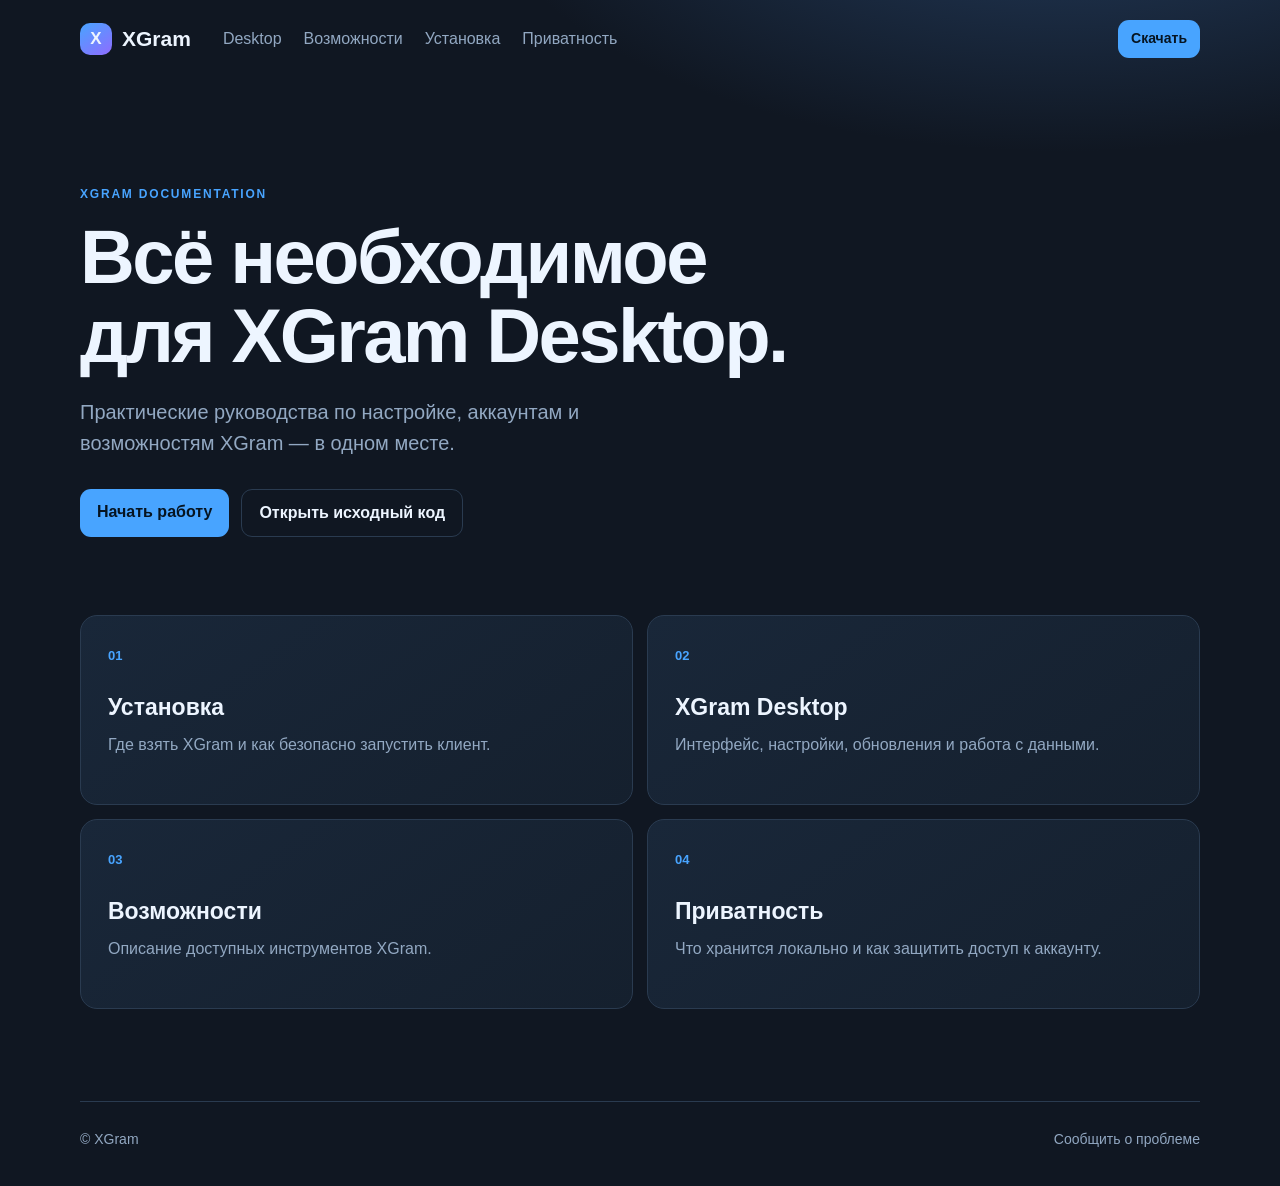
==== index.html @ c4c7d2d8 "Create XGram documentation site" ====
<!doctype html>
<html lang="ru">
<head>
  <meta charset="utf-8">
  <meta name="viewport" content="width=device-width,initial-scale=1">
  <meta name="description" content="Документация XGram Desktop">
  <title>XGram — Документация</title>
  <link rel="stylesheet" href="assets/xgram.css">
</head>
<body>
  <header class="topbar"><a class="brand" href="index.html"><span class="mark">X</span><span>XGram</span></a><nav><a href="desktop.html">Desktop</a><a href="features.html">Возможности</a><a href="installation.html">Установка</a><a href="privacy.html">Приватность</a></nav><a class="button small" href="https://github.com/youknowimhigh/XGramDesktop/releases">Скачать</a></header>
  <main>
    <section class="hero"><p class="eyebrow">XGRAM DOCUMENTATION</p><h1>Всё необходимое<br>для XGram Desktop.</h1><p class="lead">Практические руководства по настройке, аккаунтам и возможностям XGram — в одном месте.</p><div class="actions"><a class="button" href="installation.html">Начать работу</a><a class="button ghost" href="https://github.com/youknowimhigh/XGramDesktop">Открыть исходный код</a></div></section>
    <section class="grid">
      <a class="card" href="installation.html"><span>01</span><h2>Установка</h2><p>Где взять XGram и как безопасно запустить клиент.</p></a>
      <a class="card" href="desktop.html"><span>02</span><h2>XGram Desktop</h2><p>Интерфейс, настройки, обновления и работа с данными.</p></a>
      <a class="card" href="features.html"><span>03</span><h2>Возможности</h2><p>Описание доступных инструментов XGram.</p></a>
      <a class="card" href="privacy.html"><span>04</span><h2>Приватность</h2><p>Что хранится локально и как защитить доступ к аккаунту.</p></a>
    </section>
  </main>
  <footer><span>© XGram</span><a href="https://github.com/youknowimhigh/XGramDesktop/issues">Сообщить о проблеме</a></footer>
</body>
</html>
---- assets/xgram.css ----
:root{--bg:#101722;--panel:#182332;--line:#2a3b50;--text:#edf5ff;--muted:#92a8c2;--accent:#48a4ff;--accent2:#8f6cff}*{box-sizing:border-box}body{margin:0;background:radial-gradient(850px 420px at 83% -12%,#253f62 0%,transparent 70%),var(--bg);color:var(--text);font:16px/1.55 Inter,Segoe UI,Arial,sans-serif}.topbar,main,footer{width:min(1120px,calc(100% - 42px));margin:auto}.topbar{height:78px;display:flex;align-items:center;gap:32px}.brand{display:flex;align-items:center;gap:10px;color:var(--text);text-decoration:none;font-size:21px;font-weight:750}.mark{display:grid;place-items:center;width:32px;height:32px;border-radius:10px;background:linear-gradient(145deg,var(--accent),var(--accent2));font-size:17px;font-weight:900}.topbar nav{display:flex;gap:22px;flex:1}.topbar nav a,footer a{color:var(--muted);text-decoration:none}.topbar nav a:hover,footer a:hover{color:var(--text)}.hero{padding:95px 0 78px;max-width:760px}.eyebrow{color:var(--accent);font-size:12px;letter-spacing:1.8px;font-weight:800}.hero h1{font-size:clamp(42px,7vw,76px);line-height:1.04;letter-spacing:-2.6px;margin:13px 0 22px}.lead{max-width:610px;color:var(--muted);font-size:20px}.actions{display:flex;flex-wrap:wrap;gap:12px;margin-top:30px}.button{display:inline-block;border-radius:11px;padding:11px 17px;background:var(--accent);color:#061421;text-decoration:none;font-weight:750}.button.ghost{background:transparent;border:1px solid var(--line);color:var(--text)}.button.small{padding:8px 13px;font-size:14px}.grid{display:grid;grid-template-columns:repeat(2,1fr);gap:14px;padding-bottom:92px}.card{display:block;min-height:190px;padding:27px;border:1px solid var(--line);border-radius:17px;background:linear-gradient(145deg,#192739,#15202e);color:var(--text);text-decoration:none;transition:.18s transform,.18s border}.card:hover{transform:translateY(-3px);border-color:#47709a}.card span{color:var(--accent);font-size:13px;font-weight:800}.card h2{margin:22px 0 7px;font-size:23px}.card p{margin:0;color:var(--muted)}footer{border-top:1px solid var(--line);padding:27px 0 35px;display:flex;justify-content:space-between;color:var(--muted);font-size:14px}.page{max-width:780px;padding:66px 0 100px}.page h1{font-size:46px;line-height:1.1;margin:0 0 18px}.page h2{margin-top:43px}.page p,.page li{color:#c1d1e1}.notice{padding:17px 20px;border-left:3px solid var(--accent);background:#18283a;border-radius:0 12px 12px 0}@media(max-width:720px){.topbar{height:auto;min-height:72px;flex-wrap:wrap;padding:16px 0;gap:16px}.topbar nav{order:3;flex-basis:100%;overflow:auto}.grid{grid-template-columns:1fr}.hero{padding-top:70px}.topbar .small{margin-left:auto}}
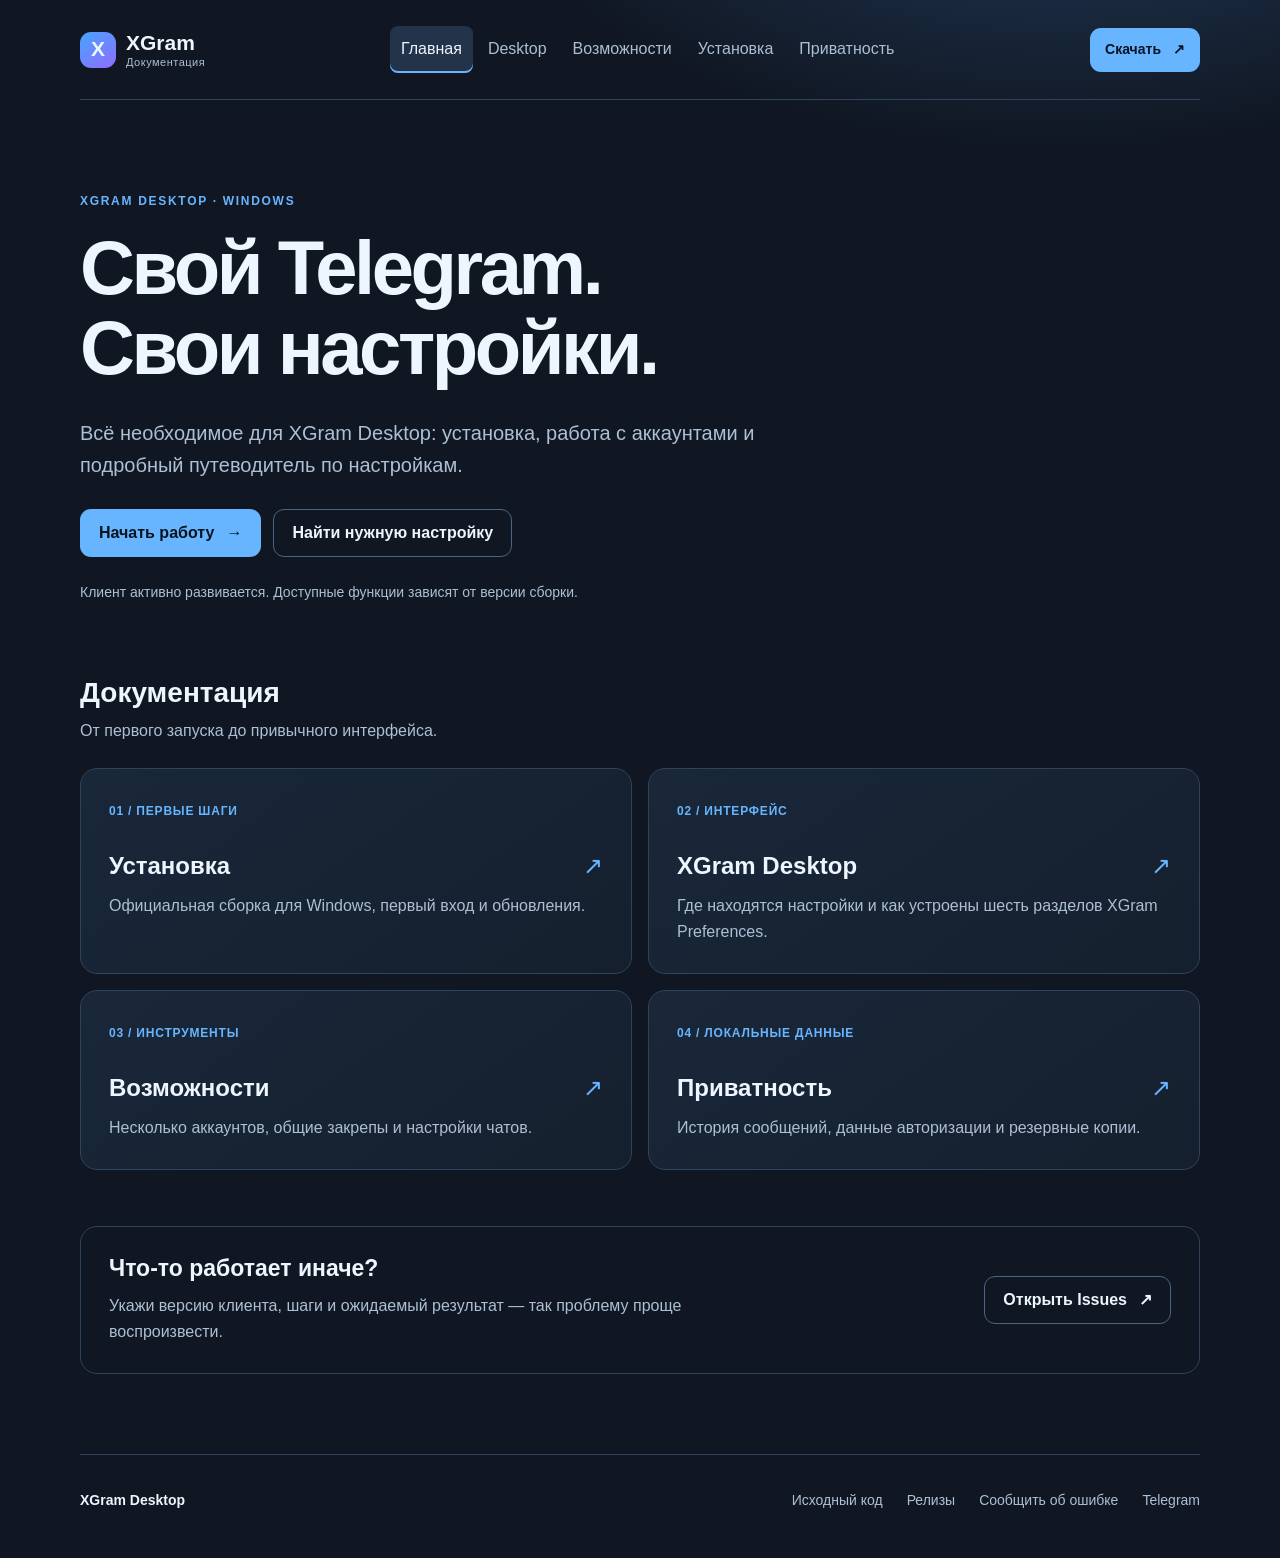
==== commit d136ecfa: "Improve documentation navigation and responsive layouts" ====
--- a/index.html
+++ b/index.html
@@ -1,23 +1,126 @@
 <!doctype html>
 <html lang="ru">
-<head>
-  <meta charset="utf-8">
-  <meta name="viewport" content="width=device-width,initial-scale=1">
-  <meta name="description" content="Документация XGram Desktop">
-  <title>XGram — Документация</title>
-  <link rel="stylesheet" href="assets/xgram.css">
-</head>
-<body>
-  <header class="topbar"><a class="brand" href="index.html"><span class="mark">X</span><span>XGram</span></a><nav><a href="desktop.html">Desktop</a><a href="features.html">Возможности</a><a href="installation.html">Установка</a><a href="privacy.html">Приватность</a></nav><a class="button small" href="https://github.com/youknowimhigh/XGramDesktop/releases">Скачать</a></header>
-  <main>
-    <section class="hero"><p class="eyebrow">XGRAM DOCUMENTATION</p><h1>Всё необходимое<br>для XGram Desktop.</h1><p class="lead">Практические руководства по настройке, аккаунтам и возможностям XGram — в одном месте.</p><div class="actions"><a class="button" href="installation.html">Начать работу</a><a class="button ghost" href="https://github.com/youknowimhigh/XGramDesktop">Открыть исходный код</a></div></section>
-    <section class="grid">
-      <a class="card" href="installation.html"><span>01</span><h2>Установка</h2><p>Где взять XGram и как безопасно запустить клиент.</p></a>
-      <a class="card" href="desktop.html"><span>02</span><h2>XGram Desktop</h2><p>Интерфейс, настройки, обновления и работа с данными.</p></a>
-      <a class="card" href="features.html"><span>03</span><h2>Возможности</h2><p>Описание доступных инструментов XGram.</p></a>
-      <a class="card" href="privacy.html"><span>04</span><h2>Приватность</h2><p>Что хранится локально и как защитить доступ к аккаунту.</p></a>
-    </section>
-  </main>
-  <footer><span>© XGram</span><a href="https://github.com/youknowimhigh/XGramDesktop/issues">Сообщить о проблеме</a></footer>
-</body>
+  <head>
+    <meta charset="utf-8" />
+    <meta name="viewport" content="width=device-width, initial-scale=1" />
+    <link rel="canonical" href="https://xgramdesktop.github.io/XGramDocs/" />
+    <title>Документация XGram Desktop</title>
+    <meta
+      name="description"
+      content="Установка XGram Desktop для Windows, возможности клиента, разделы настроек и работа с локальными данными."
+    />
+    <meta name="theme-color" content="#101722" />
+    <meta property="og:type" content="website" />
+    <meta property="og:locale" content="ru_RU" />
+    <meta property="og:site_name" content="XGram Desktop" />
+    <meta property="og:title" content="Документация XGram Desktop" />
+    <meta
+      property="og:description"
+      content="Установка XGram Desktop для Windows, возможности клиента, разделы настроек и работа с локальными данными."
+    />
+    <meta
+      property="og:url"
+      content="https://xgramdesktop.github.io/XGramDocs/"
+    />
+    <link rel="icon" type="image/svg+xml" href="assets/favicon.svg" />
+    <link rel="stylesheet" href="assets/xgram.css" />
+  </head>
+  <body>
+    <a class="skip-link" href="#content">Перейти к содержанию</a>
+    <header class="topbar">
+      <a class="brand" href="index.html"
+        ><span class="mark" aria-hidden="true">X</span
+        ><span>XGram <span class="brand-note">Документация</span></span></a
+      >
+      <nav aria-label="Основная навигация">
+        <a href="index.html" aria-current="page">Главная</a
+        ><a href="desktop.html">Desktop</a
+        ><a href="features.html">Возможности</a
+        ><a href="installation.html">Установка</a
+        ><a href="privacy.html">Приватность</a>
+      </nav>
+      <a
+        class="button small"
+        href="https://github.com/XGramDesktop/XGramDesktop/releases"
+        >Скачать <span aria-hidden="true">↗</span></a
+      >
+    </header>
+    <main id="content" tabindex="-1">
+      <section class="hero" aria-labelledby="welcome">
+        <p class="eyebrow">XGRAM DESKTOP · WINDOWS</p>
+        <h1 id="welcome">Свой Telegram.<br />Свои настройки.</h1>
+        <p class="lead">
+          Всё необходимое для XGram Desktop: установка, работа с аккаунтами и
+          подробный путеводитель по настройкам.
+        </p>
+        <div class="actions">
+          <a class="button" href="installation.html"
+            >Начать работу <span aria-hidden="true">→</span></a
+          ><a class="button ghost" href="desktop.html#preferences"
+            >Найти нужную настройку</a
+          >
+        </div>
+        <p class="hero-note">
+          Клиент активно развивается. Доступные функции зависят от версии
+          сборки.
+        </p>
+      </section>
+      <section class="guides" aria-labelledby="guides-title">
+        <div class="section-heading">
+          <h2 id="guides-title">Документация</h2>
+          <p>От первого запуска до привычного интерфейса.</p>
+        </div>
+        <div class="grid">
+          <a class="card" href="installation.html"
+            ><span class="card-number">01 / ПЕРВЫЕ ШАГИ</span>
+            <h3>Установка <span aria-hidden="true">↗</span></h3>
+            <p>Официальная сборка для Windows, первый вход и обновления.</p></a
+          >
+          <a class="card" href="desktop.html"
+            ><span class="card-number">02 / ИНТЕРФЕЙС</span>
+            <h3>XGram Desktop <span aria-hidden="true">↗</span></h3>
+            <p>
+              Где находятся настройки и как устроены шесть разделов XGram
+              Preferences.
+            </p></a
+          >
+          <a class="card" href="features.html"
+            ><span class="card-number">03 / ИНСТРУМЕНТЫ</span>
+            <h3>Возможности <span aria-hidden="true">↗</span></h3>
+            <p>Несколько аккаунтов, общие закрепы и настройки чатов.</p></a
+          >
+          <a class="card" href="privacy.html"
+            ><span class="card-number">04 / ЛОКАЛЬНЫЕ ДАННЫЕ</span>
+            <h3>Приватность <span aria-hidden="true">↗</span></h3>
+            <p>История сообщений, данные авторизации и резервные копии.</p></a
+          >
+        </div>
+      </section>
+      <section class="help-panel" aria-labelledby="help-title">
+        <div>
+          <h2 id="help-title">Что-то работает иначе?</h2>
+          <p>
+            Укажи версию клиента, шаги и ожидаемый результат — так проблему
+            проще воспроизвести.
+          </p>
+        </div>
+        <a
+          class="button ghost"
+          href="https://github.com/XGramDesktop/XGramDesktop/issues"
+          >Открыть Issues <span aria-hidden="true">↗</span></a
+        >
+      </section>
+    </main>
+    <footer>
+      <a class="footer-brand" href="index.html">XGram Desktop</a>
+      <nav aria-label="Полезные ссылки">
+        <a href="https://github.com/XGramDesktop/XGramDesktop">Исходный код</a
+        ><a href="https://github.com/XGramDesktop/XGramDesktop/releases"
+          >Релизы</a
+        ><a href="https://github.com/XGramDesktop/XGramDesktop/issues"
+          >Сообщить об ошибке</a
+        ><a href="https://t.me/tomatuvorsov">Telegram</a>
+      </nav>
+    </footer>
+  </body>
 </html>
--- a/assets/xgram.css
+++ b/assets/xgram.css
@@ -1 +1,532 @@
-:root{--bg:#101722;--panel:#182332;--line:#2a3b50;--text:#edf5ff;--muted:#92a8c2;--accent:#48a4ff;--accent2:#8f6cff}*{box-sizing:border-box}body{margin:0;background:radial-gradient(850px 420px at 83% -12%,#253f62 0%,transparent 70%),var(--bg);color:var(--text);font:16px/1.55 Inter,Segoe UI,Arial,sans-serif}.topbar,main,footer{width:min(1120px,calc(100% - 42px));margin:auto}.topbar{height:78px;display:flex;align-items:center;gap:32px}.brand{display:flex;align-items:center;gap:10px;color:var(--text);text-decoration:none;font-size:21px;font-weight:750}.mark{display:grid;place-items:center;width:32px;height:32px;border-radius:10px;background:linear-gradient(145deg,var(--accent),var(--accent2));font-size:17px;font-weight:900}.topbar nav{display:flex;gap:22px;flex:1}.topbar nav a,footer a{color:var(--muted);text-decoration:none}.topbar nav a:hover,footer a:hover{color:var(--text)}.hero{padding:95px 0 78px;max-width:760px}.eyebrow{color:var(--accent);font-size:12px;letter-spacing:1.8px;font-weight:800}.hero h1{font-size:clamp(42px,7vw,76px);line-height:1.04;letter-spacing:-2.6px;margin:13px 0 22px}.lead{max-width:610px;color:var(--muted);font-size:20px}.actions{display:flex;flex-wrap:wrap;gap:12px;margin-top:30px}.button{display:inline-block;border-radius:11px;padding:11px 17px;background:var(--accent);color:#061421;text-decoration:none;font-weight:750}.button.ghost{background:transparent;border:1px solid var(--line);color:var(--text)}.button.small{padding:8px 13px;font-size:14px}.grid{display:grid;grid-template-columns:repeat(2,1fr);gap:14px;padding-bottom:92px}.card{display:block;min-height:190px;padding:27px;border:1px solid var(--line);border-radius:17px;background:linear-gradient(145deg,#192739,#15202e);color:var(--text);text-decoration:none;transition:.18s transform,.18s border}.card:hover{transform:translateY(-3px);border-color:#47709a}.card span{color:var(--accent);font-size:13px;font-weight:800}.card h2{margin:22px 0 7px;font-size:23px}.card p{margin:0;color:var(--muted)}footer{border-top:1px solid var(--line);padding:27px 0 35px;display:flex;justify-content:space-between;color:var(--muted);font-size:14px}.page{max-width:780px;padding:66px 0 100px}.page h1{font-size:46px;line-height:1.1;margin:0 0 18px}.page h2{margin-top:43px}.page p,.page li{color:#c1d1e1}.notice{padding:17px 20px;border-left:3px solid var(--accent);background:#18283a;border-radius:0 12px 12px 0}@media(max-width:720px){.topbar{height:auto;min-height:72px;flex-wrap:wrap;padding:16px 0;gap:16px}.topbar nav{order:3;flex-basis:100%;overflow:auto}.grid{grid-template-columns:1fr}.hero{padding-top:70px}.topbar .small{margin-left:auto}}
+:root {
+  color-scheme: dark;
+  --bg: #101722;
+  --panel: #182332;
+  --line: #30435b;
+  --text: #edf5ff;
+  --muted: #acbfd4;
+  --accent: #68b5ff;
+  --accent2: #9e85ff;
+}
+* {
+  box-sizing: border-box;
+}
+html {
+  scroll-padding-top: 24px;
+}
+body {
+  margin: 0;
+  background:
+    radial-gradient(850px 480px at 83% -12%, #253f62 0%, transparent 70%),
+    var(--bg);
+  color: var(--text);
+  font:
+    16px/1.65 "Segoe UI",
+    Arial,
+    sans-serif;
+  overflow-wrap: break-word;
+}
+a {
+  color: var(--accent);
+  text-underline-offset: 4px;
+}
+a:hover {
+  color: #b8dfff;
+}
+a:focus-visible {
+  outline: 3px solid #b8dfff;
+  outline-offset: 4px;
+  border-radius: 4px;
+}
+main:focus {
+  outline: none;
+}
+::selection {
+  background: #395778;
+  color: #fff;
+}
+.topbar,
+main,
+footer {
+  width: min(1120px, calc(100% - 48px));
+  margin-inline: auto;
+}
+.skip-link {
+  position: fixed;
+  z-index: 10;
+  top: 12px;
+  left: 12px;
+  padding: 12px 18px;
+  background: var(--text);
+  color: var(--bg);
+  transform: translateY(-160%);
+}
+.skip-link:focus {
+  transform: none;
+  color: var(--bg);
+}
+.topbar {
+  min-height: 100px;
+  display: flex;
+  align-items: center;
+  gap: 24px;
+  padding-block: 16px;
+  border-bottom: 1px solid var(--line);
+}
+.brand {
+  display: flex;
+  flex-shrink: 0;
+  align-items: center;
+  gap: 10px;
+  color: var(--text);
+  text-decoration: none;
+  font-size: 21px;
+  font-weight: 750;
+  line-height: 1.25;
+}
+.brand:hover {
+  color: var(--text);
+}
+.brand-note {
+  display: block;
+  color: var(--muted);
+  font-size: 11px;
+  font-weight: 400;
+  letter-spacing: 0.5px;
+}
+.mark {
+  display: grid;
+  place-items: center;
+  width: 36px;
+  height: 36px;
+  border-radius: 11px;
+  background: linear-gradient(145deg, #48a4ff, #8f6cff);
+  font-size: 21px;
+  font-weight: 900;
+}
+.topbar nav {
+  display: flex;
+  flex: 1;
+  justify-content: center;
+  flex-wrap: wrap;
+  gap: 4px;
+}
+.topbar nav a {
+  padding: 10px 11px;
+  color: var(--muted);
+  text-decoration: none;
+  border-radius: 8px;
+}
+.topbar nav a:hover,
+.topbar nav a[aria-current="page"] {
+  color: var(--text);
+  background: #22334a;
+}
+.topbar nav a[aria-current="page"] {
+  box-shadow: inset 0 -2px var(--accent);
+}
+.button {
+  display: inline-flex;
+  align-items: center;
+  justify-content: center;
+  gap: 12px;
+  min-height: 48px;
+  border: 1px solid transparent;
+  border-radius: 11px;
+  padding: 10px 18px;
+  background: var(--accent);
+  color: #061421;
+  text-decoration: none;
+  font-weight: 700;
+  text-align: center;
+}
+.button:hover {
+  background: #a1d2ff;
+  color: #061421;
+}
+.button.ghost {
+  background: transparent;
+  border-color: #4c6481;
+  color: var(--text);
+}
+.button.ghost:hover {
+  background: #22334a;
+  border-color: var(--accent);
+}
+.button.small {
+  flex-shrink: 0;
+  min-height: 44px;
+  padding: 8px 14px;
+  font-size: 14px;
+}
+.hero {
+  padding: 92px 0 72px;
+  max-width: 850px;
+}
+.eyebrow {
+  color: var(--accent);
+  font-size: 12px;
+  letter-spacing: 1.7px;
+  font-weight: 750;
+  margin: 0 0 16px;
+}
+h1,
+h2,
+h3 {
+  line-height: 1.2;
+  text-wrap: balance;
+}
+.hero h1 {
+  font-size: clamp(40px, 6vw, 76px);
+  line-height: 1.06;
+  letter-spacing: -0.045em;
+  margin: 0 0 28px;
+}
+.lead {
+  max-width: 680px;
+  color: var(--muted);
+  font-size: 20px;
+  line-height: 1.6;
+  margin: 0 0 24px;
+}
+.actions {
+  display: flex;
+  flex-wrap: wrap;
+  gap: 12px;
+  margin-top: 28px;
+}
+.hero-note {
+  color: var(--muted);
+  font-size: 14px;
+  margin: 24px 0 0;
+}
+.section-heading {
+  margin-bottom: 24px;
+}
+.section-heading h2 {
+  margin: 0 0 8px;
+  font-size: 28px;
+}
+.section-heading p {
+  margin: 0;
+  color: var(--muted);
+}
+.grid {
+  display: grid;
+  grid-template-columns: repeat(2, minmax(0, 1fr));
+  gap: 16px;
+}
+.card {
+  display: block;
+  padding: 28px;
+  border: 1px solid var(--line);
+  border-radius: 17px;
+  background: linear-gradient(145deg, #192739, #15202e);
+  color: var(--text);
+  text-decoration: none;
+  transition:
+    transform 0.18s,
+    border-color 0.18s;
+}
+.card:hover {
+  transform: translateY(-3px);
+  border-color: var(--accent);
+  color: var(--text);
+}
+.card-number {
+  color: var(--accent);
+  font-size: 12px;
+  font-weight: 700;
+  letter-spacing: 0.8px;
+}
+.card h3 {
+  display: flex;
+  justify-content: space-between;
+  gap: 12px;
+  margin: 28px 0 12px;
+  font-size: 24px;
+}
+.card h3 span {
+  color: var(--accent);
+  font-weight: 400;
+}
+.card p {
+  margin: 0;
+  color: var(--muted);
+}
+.help-panel {
+  display: flex;
+  align-items: center;
+  justify-content: space-between;
+  gap: 28px;
+  margin: 56px 0 80px;
+  padding: 28px;
+  border: 1px solid var(--line);
+  border-radius: 17px;
+}
+.help-panel h2 {
+  margin: 0 0 10px;
+  font-size: 23px;
+}
+.help-panel p {
+  max-width: 650px;
+  color: var(--muted);
+  margin: 0;
+}
+.help-panel .button {
+  flex-shrink: 0;
+}
+.doc-layout {
+  display: grid;
+  grid-template-columns: 210px minmax(0, 1fr);
+  gap: 60px;
+  padding: 48px 0 80px;
+  align-items: start;
+}
+.page-nav {
+  position: sticky;
+  top: 24px;
+}
+.page-nav p {
+  color: var(--muted);
+  margin: 0 0 12px;
+  font-size: 12px;
+  font-weight: 700;
+  letter-spacing: 0.6px;
+  text-transform: uppercase;
+}
+.page-nav a {
+  display: block;
+  padding: 10px 12px;
+  border-left: 1px solid var(--line);
+  text-decoration: none;
+  color: var(--muted);
+  line-height: 1.5;
+}
+.page-nav a:hover {
+  color: var(--accent);
+  background: var(--panel);
+  border-color: var(--accent);
+}
+.prose {
+  min-width: 0;
+  max-width: 780px;
+}
+.breadcrumbs {
+  display: flex;
+  flex-wrap: wrap;
+  gap: 10px;
+  color: var(--muted);
+  font-size: 14px;
+  margin-bottom: 36px;
+}
+.breadcrumbs a {
+  color: var(--muted);
+}
+.prose h1 {
+  font-size: clamp(32px, 4.5vw, 52px);
+  letter-spacing: -0.035em;
+  margin: 0 0 24px;
+}
+.prose section {
+  margin-top: 44px;
+}
+.prose h2 {
+  font-size: 26px;
+  margin: 0 0 16px;
+  scroll-margin-top: 24px;
+}
+.prose p,
+.prose li,
+.prose dd {
+  color: #cbd9e8;
+}
+.prose p {
+  margin: 0 0 16px;
+}
+.prose .lead {
+  color: var(--muted);
+}
+.prose ol,
+.prose ul {
+  padding-left: 26px;
+}
+.prose li {
+  margin-block: 12px;
+  padding-left: 4px;
+}
+.steps li::marker {
+  color: var(--accent);
+  font-weight: 700;
+}
+code {
+  padding: 2px 6px;
+  border: 1px solid var(--line);
+  border-radius: 5px;
+  background: var(--panel);
+  font-size: 0.9em;
+  overflow-wrap: anywhere;
+}
+.settings-list {
+  margin: 24px 0;
+  border-top: 1px solid var(--line);
+}
+.settings-list > div {
+  display: grid;
+  grid-template-columns: 140px minmax(0, 1fr);
+  gap: 20px;
+  padding-block: 18px;
+  border-bottom: 1px solid var(--line);
+}
+.settings-list dt {
+  color: var(--text);
+  font-weight: 700;
+}
+.settings-list dd {
+  margin: 0;
+}
+.next-page {
+  border-top: 1px solid var(--line);
+  padding-top: 28px;
+  margin-top: 48px;
+}
+.next-page a {
+  display: inline-block;
+  padding-block: 10px;
+  font-weight: 600;
+}
+footer {
+  border-top: 1px solid var(--line);
+  padding: 24px 0 36px;
+  display: flex;
+  flex-wrap: wrap;
+  justify-content: space-between;
+  align-items: center;
+  gap: 16px 28px;
+  font-size: 14px;
+}
+footer a {
+  display: inline-block;
+  padding-block: 10px;
+  color: var(--muted);
+  text-decoration: none;
+}
+footer a:hover {
+  color: var(--text);
+  text-decoration: underline;
+}
+.footer-brand {
+  color: var(--text);
+  font-weight: 700;
+}
+footer nav {
+  display: flex;
+  flex-wrap: wrap;
+  gap: 8px 24px;
+}
+@media (max-width: 1000px) {
+  .topbar {
+    flex-wrap: wrap;
+    gap: 16px;
+  }
+  .topbar nav {
+    order: 3;
+    flex-basis: 100%;
+    justify-content: flex-start;
+  }
+  .topbar > .button {
+    margin-left: auto;
+  }
+  .doc-layout {
+    gap: 32px;
+    grid-template-columns: 180px minmax(0, 1fr);
+  }
+}
+@media (max-width: 720px) {
+  .hero {
+    padding: 60px 0 56px;
+  }
+  .grid {
+    grid-template-columns: 1fr;
+  }
+  .doc-layout {
+    display: block;
+    padding-top: 28px;
+  }
+  .page-nav {
+    position: static;
+    padding-bottom: 24px;
+    margin-bottom: 32px;
+    border-bottom: 1px solid var(--line);
+  }
+  .page-nav nav {
+    display: flex;
+    flex-wrap: wrap;
+    gap: 4px 8px;
+  }
+  .page-nav p {
+    flex-basis: 100%;
+  }
+  .page-nav a {
+    border: 1px solid var(--line);
+    border-radius: 8px;
+  }
+  .breadcrumbs {
+    margin-bottom: 28px;
+  }
+  .help-panel {
+    align-items: flex-start;
+    flex-direction: column;
+  }
+  .settings-list > div {
+    grid-template-columns: 1fr;
+    gap: 6px;
+  }
+}
+@media (max-width: 420px) {
+  .topbar,
+  main,
+  footer {
+    width: calc(100% - 32px);
+  }
+  .topbar nav {
+    display: grid;
+    grid-template-columns: repeat(2, minmax(0, 1fr));
+    gap: 4px;
+  }
+  .topbar nav a {
+    padding: 10px;
+  }
+  .hero h1 {
+    font-size: 40px;
+  }
+  .lead {
+    font-size: 18px;
+  }
+  .card,
+  .help-panel {
+    padding: 22px;
+  }
+  .actions {
+    flex-direction: column;
+    align-items: stretch;
+  }
+  .prose h2 {
+    font-size: 24px;
+  }
+  footer nav {
+    display: grid;
+    grid-template-columns: 1fr 1fr;
+    gap: 4px 20px;
+  }
+}
+@media (prefers-reduced-motion: reduce) {
+  *,
+  *::before,
+  *::after {
+    transition: none !important;
+  }
+  .card:hover {
+    transform: none;
+  }
+}
